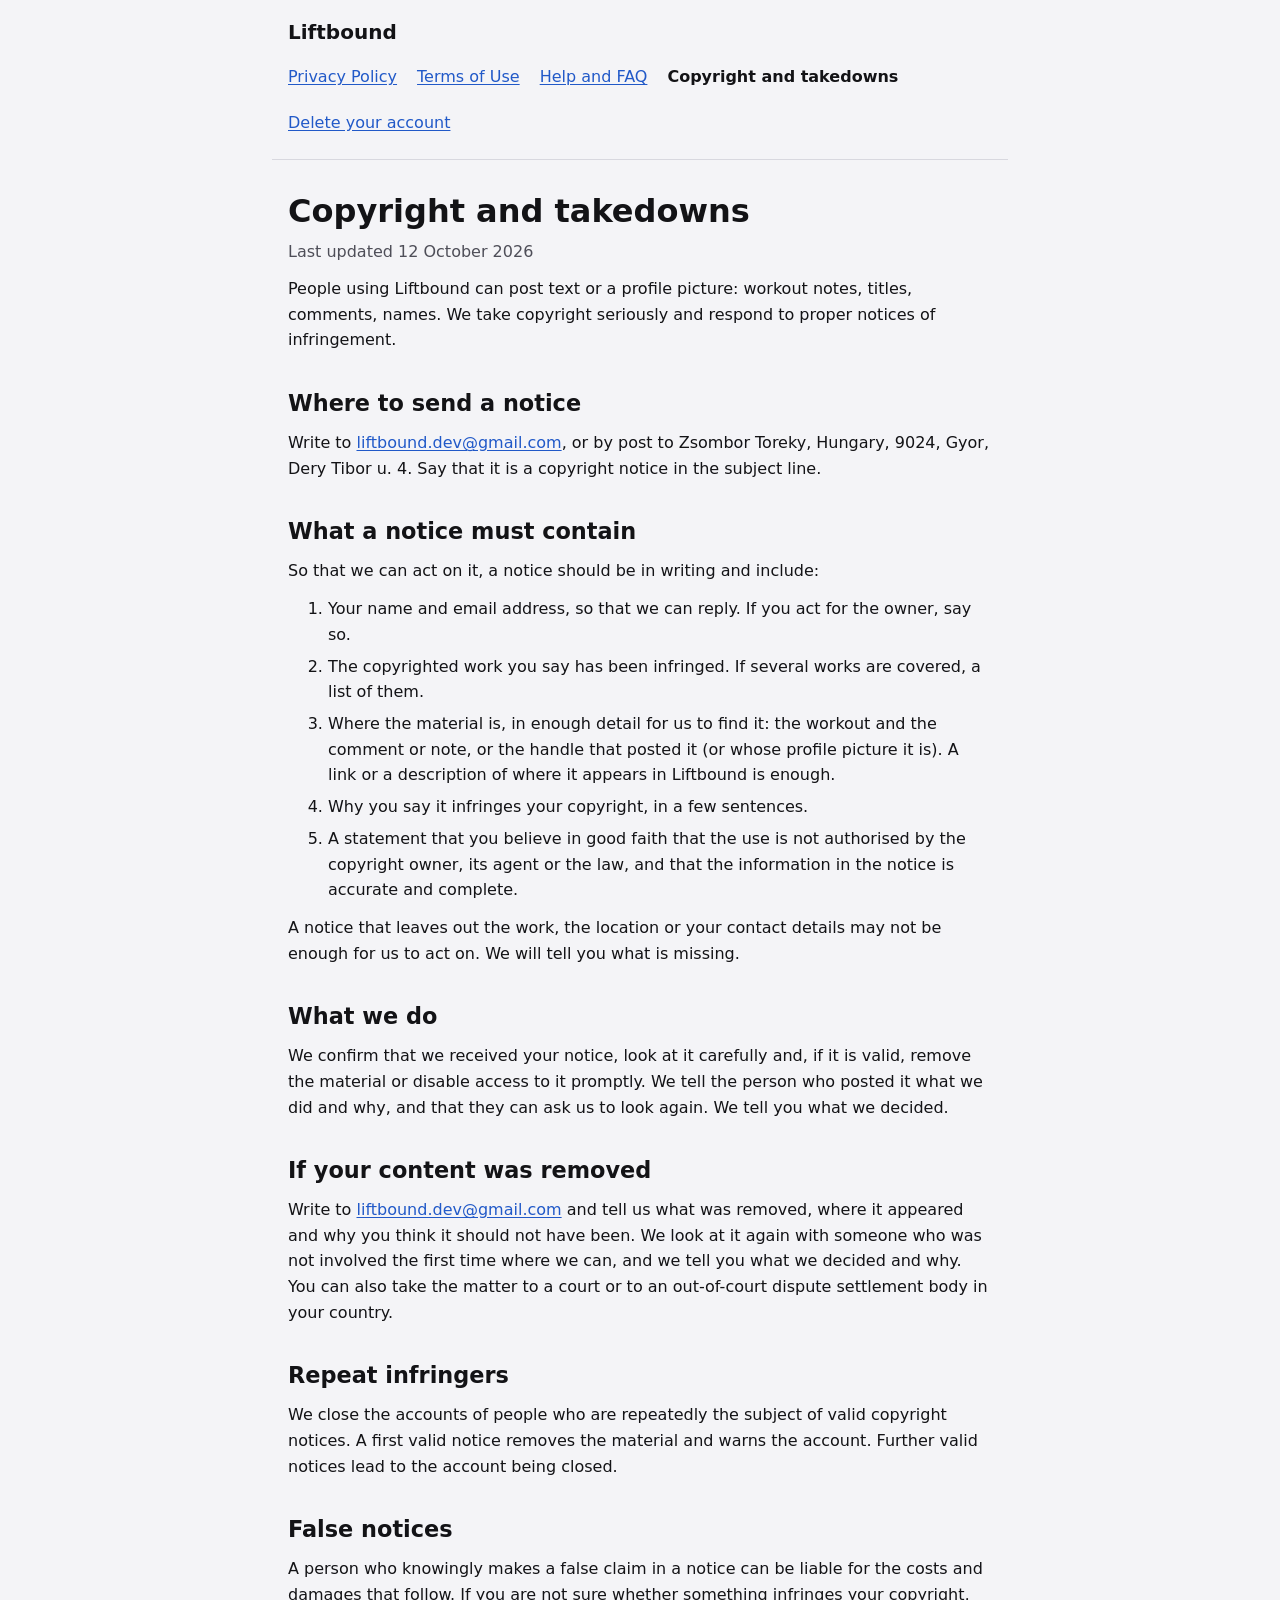
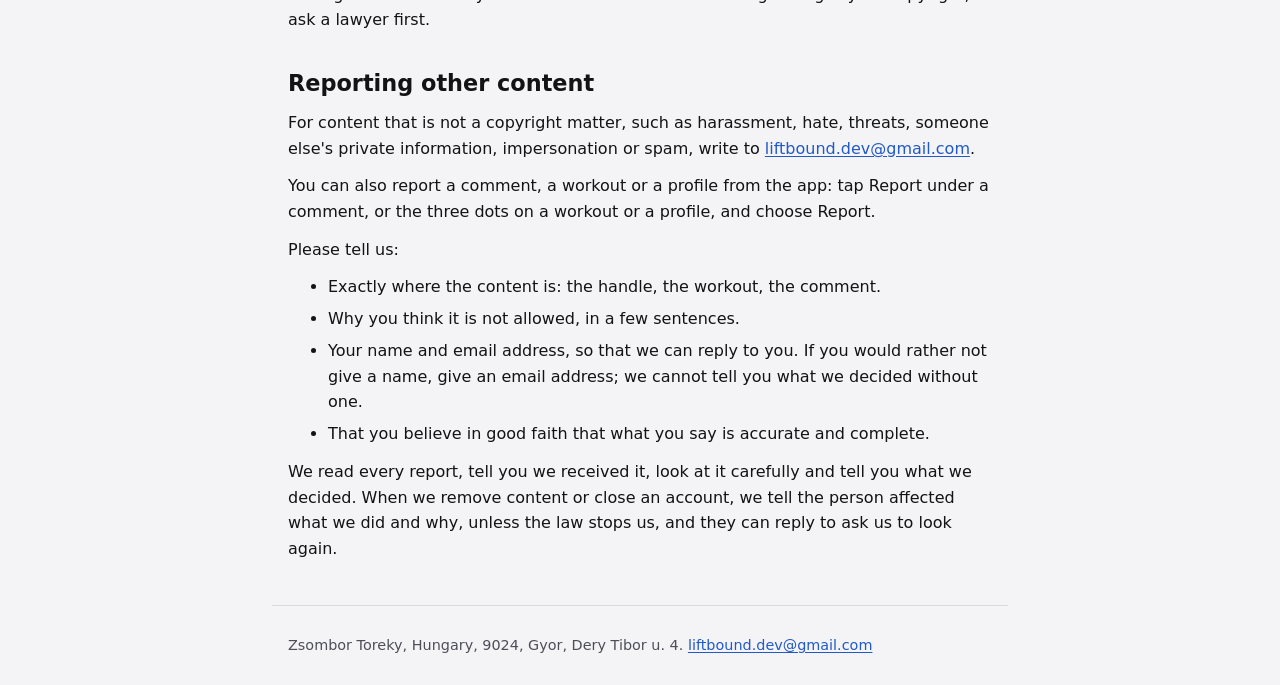
==== copyright/index.html @ dd227956 "Legal pages" ====
<!doctype html>
<html lang="en">
<head>
<meta charset="utf-8">
<meta name="viewport" content="width=device-width, initial-scale=1">
<title>Copyright and takedowns | Liftbound</title>
<meta name="description" content="How to tell Liftbound that something people posted infringes your copyright, how to report other content, and what happens next.">
<meta property="og:type" content="website">
<meta property="og:title" content="Copyright and takedowns | Liftbound">
<meta property="og:description" content="How to tell Liftbound that something people posted infringes your copyright, how to report other content, and what happens next.">
<meta property="og:site_name" content="Liftbound">
<meta name="color-scheme" content="light dark">
<link rel="stylesheet" href="../style.css">
</head>
<body>
<a class="skip" href="#content">Skip to content</a>
<header>
<a class="brand" href="../">Liftbound</a>
<nav aria-label="Pages">
<a href="../privacy/">Privacy Policy</a>
<a href="../terms/">Terms of Use</a>
<a href="../faq/">Help and FAQ</a>
<a href="../copyright/" aria-current="page">Copyright and takedowns</a>
<a href="../deletion/">Delete your account</a>
</nav>
</header>
<main id="content">
<h1>Copyright and takedowns</h1>
<p class="updated">Last updated 12 October 2026</p>
<p>People using Liftbound can post text or a profile picture: workout notes, titles, comments, names. We take copyright seriously and respond to proper notices of infringement.</p>
<section id="where">
<h2>Where to send a notice</h2>
<p>Write to <span data-m="bW9jLmxpYW1nQHZlZC5kbnVvYnRmaWw=">liftbound [dot] dev [at] gmail [dot] com</span>, or by post to Zsombor Toreky, Hungary, 9024, Gyor, Dery Tibor u. 4. Say that it is a copyright notice in the subject line.</p>
</section>
<section id="notice">
<h2>What a notice must contain</h2>
<p>So that we can act on it, a notice should be in writing and include:</p>
<ol>
<li>Your name and email address, so that we can reply. If you act for the owner, say so.</li>
<li>The copyrighted work you say has been infringed. If several works are covered, a list of them.</li>
<li>Where the material is, in enough detail for us to find it: the workout and the comment or note, or the handle that posted it (or whose profile picture it is). A link or a description of where it appears in Liftbound is enough.</li>
<li>Why you say it infringes your copyright, in a few sentences.</li>
<li>A statement that you believe in good faith that the use is not authorised by the copyright owner, its agent or the law, and that the information in the notice is accurate and complete.</li>
</ol>
<p>A notice that leaves out the work, the location or your contact details may not be enough for us to act on. We will tell you what is missing.</p>
</section>
<section id="response">
<h2>What we do</h2>
<p>We confirm that we received your notice, look at it carefully and, if it is valid, remove the material or disable access to it promptly. We tell the person who posted it what we did and why, and that they can ask us to look again. We tell you what we decided.</p>
</section>
<section id="removed">
<h2>If your content was removed</h2>
<p>Write to <span data-m="bW9jLmxpYW1nQHZlZC5kbnVvYnRmaWw=">liftbound [dot] dev [at] gmail [dot] com</span> and tell us what was removed, where it appeared and why you think it should not have been. We look at it again with someone who was not involved the first time where we can, and we tell you what we decided and why. You can also take the matter to a court or to an out-of-court dispute settlement body in your country.</p>
</section>
<section id="repeat">
<h2>Repeat infringers</h2>
<p>We close the accounts of people who are repeatedly the subject of valid copyright notices. A first valid notice removes the material and warns the account. Further valid notices lead to the account being closed.</p>
</section>
<section id="false">
<h2>False notices</h2>
<p>A person who knowingly makes a false claim in a notice can be liable for the costs and damages that follow. If you are not sure whether something infringes your copyright, ask a lawyer first.</p>
</section>
<section id="other">
<h2>Reporting other content</h2>
<p>For content that is not a copyright matter, such as harassment, hate, threats, someone else's private information, impersonation or spam, write to <span data-m="bW9jLmxpYW1nQHZlZC5kbnVvYnRmaWw=">liftbound [dot] dev [at] gmail [dot] com</span>.</p>
<p>You can also report a comment, a workout or a profile from the app: tap Report under a comment, or the three dots on a workout or a profile, and choose Report.</p>
<p>Please tell us:</p>
<ul>
<li>Exactly where the content is: the handle, the workout, the comment.</li>
<li>Why you think it is not allowed, in a few sentences.</li>
<li>Your name and email address, so that we can reply to you. If you would rather not give a name, give an email address; we cannot tell you what we decided without one.</li>
<li>That you believe in good faith that what you say is accurate and complete.</li>
</ul>
<p>We read every report, tell you we received it, look at it carefully and tell you what we decided. When we remove content or close an account, we tell the person affected what we did and why, unless the law stops us, and they can reply to ask us to look again.</p>
</section>
</main>
<footer>
<p>Zsombor Toreky, Hungary, 9024, Gyor, Dery Tibor u. 4. <span data-m="bW9jLmxpYW1nQHZlZC5kbnVvYnRmaWw=">liftbound [dot] dev [at] gmail [dot] com</span></p>
</footer>
<script>document.querySelectorAll('[data-m]').forEach(function(e){var a=atob(e.dataset.m).split('').reverse().join(''),l=document.createElement('a');l.href='mailto:'+a;l.textContent=a;e.replaceWith(l)})</script>
</body>
</html>
---- style.css ----
:root{color-scheme:light dark;--bg:#f4f4f7;--surface:#fff;--text:#131316;--muted:#4e4e58;--border:#d8d8df;--link:#2159c8;--note:#edeef2}
@media (prefers-color-scheme:dark){:root{--bg:#0d0d0f;--surface:#17171a;--text:#fff;--muted:#a3a3ac;--border:#2a2a2f;--link:#7aa2f2;--note:#1f1f23}}
*{box-sizing:border-box}
html{-webkit-text-size-adjust:100%}
body{margin:0;background:var(--bg);color:var(--text);font:1rem/1.6 system-ui,-apple-system,"Segoe UI",Roboto,sans-serif}
a{color:var(--link);text-underline-offset:.15em}
a:focus-visible{outline:3px solid var(--link);outline-offset:2px;border-radius:2px}
.skip{position:absolute;left:-999px;top:0;background:var(--surface);padding:.75rem 1rem;z-index:1}
.skip:focus{left:0}
header,main,footer{max-width:46rem;margin:0 auto;padding:1rem}
header{display:flex;flex-wrap:wrap;gap:.5rem 1.5rem;align-items:center;justify-content:space-between;border-bottom:1px solid var(--border)}
.brand{font-weight:800;font-size:1.25rem;text-decoration:none;color:var(--text)}
nav{display:flex;flex-wrap:wrap;gap:.25rem 1.25rem}
nav a{padding:.5rem 0}
nav a[aria-current=page]{color:var(--text);font-weight:700;text-decoration:none}
main{padding-block:2rem}
h1{font-size:2rem;line-height:1.2;margin:0 0 .5rem}
h2{font-size:1.4rem;line-height:1.3;margin:2.25rem 0 .75rem}
h3{font-size:1.05rem;margin:1.5rem 0 .25rem}
p,ul,ol{margin:.75rem 0}
li{margin:.4rem 0}
.updated{color:var(--muted);margin-top:0}
.note{background:var(--note);border:1px solid var(--border);border-radius:.75rem;padding:.75rem 1rem;margin:1rem 0}
.pages{list-style:none;padding:0}
.pages li{display:flex;flex-direction:column;margin:1rem 0}
.pages span{color:var(--muted)}
footer{border-top:1px solid var(--border);color:var(--muted);font-size:.9rem}
@media (prefers-reduced-motion:reduce){*{scroll-behavior:auto!important}}
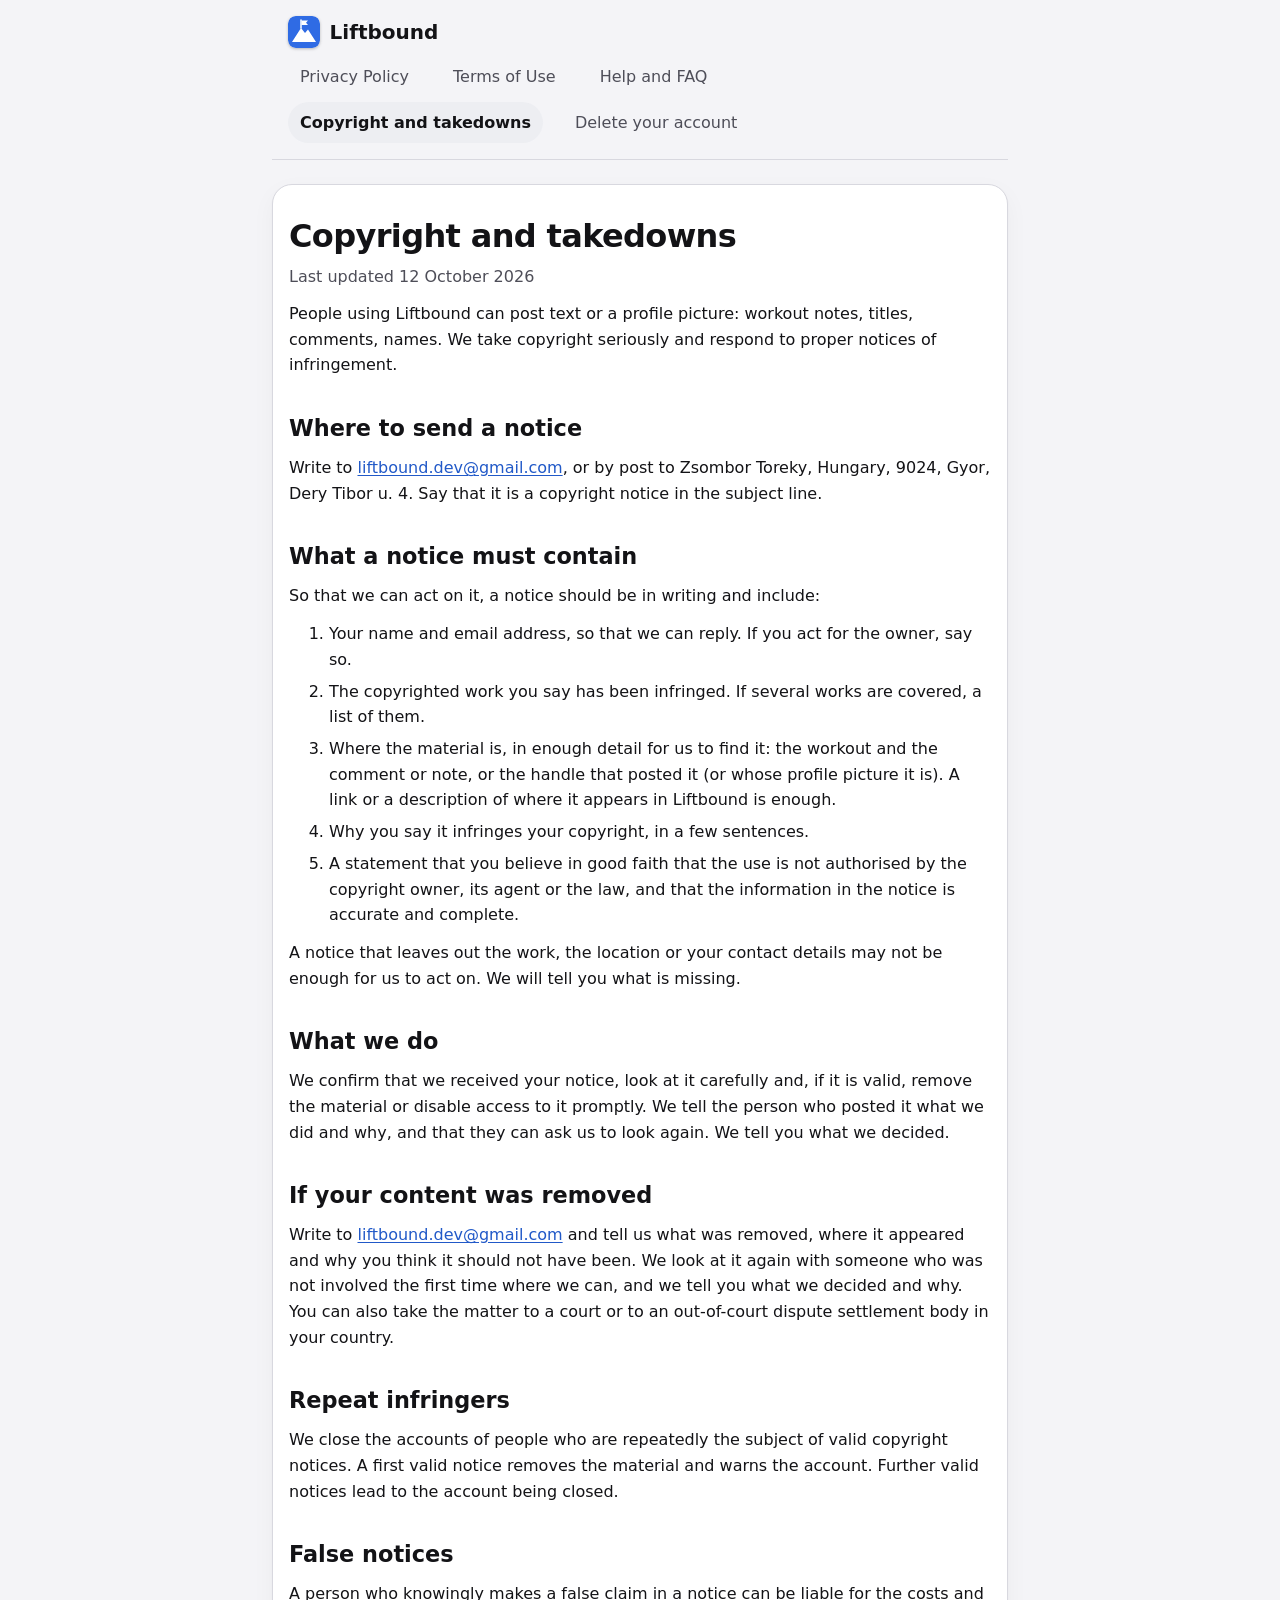
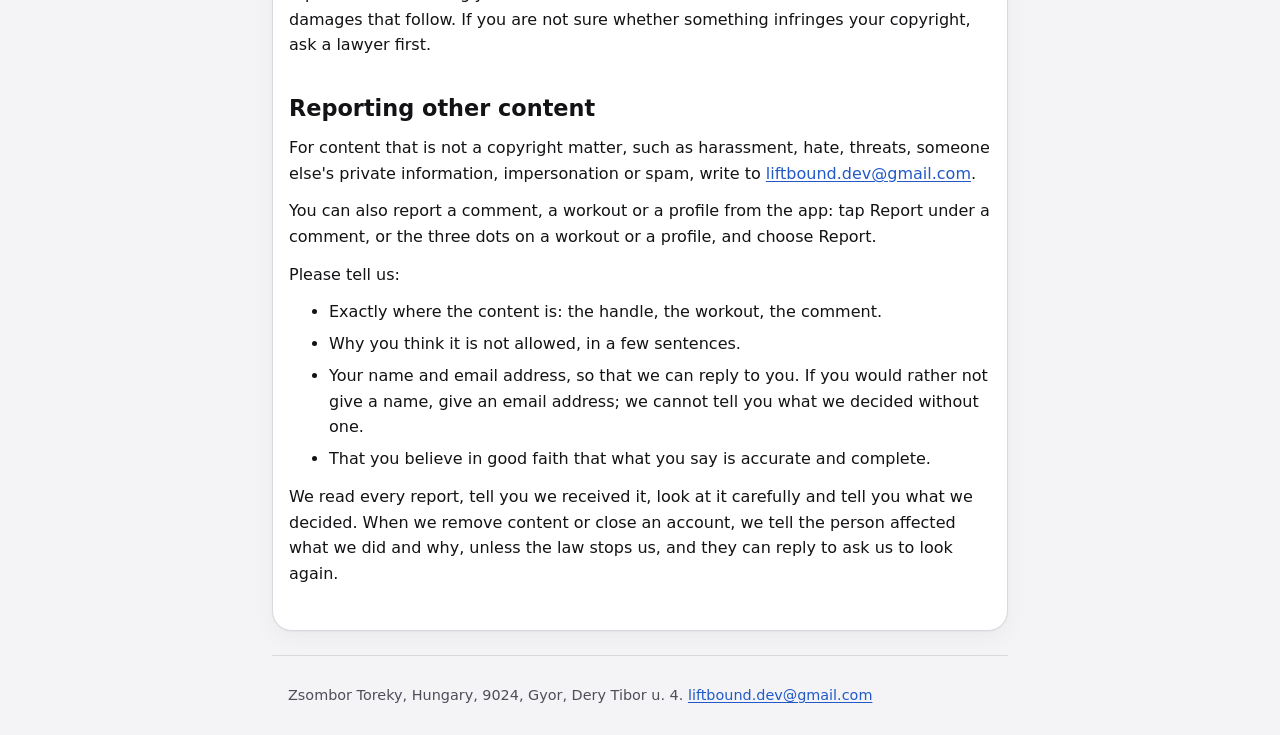
==== commit c9a47513: "feature(): Legal page prettified" ====
--- a/copyright/index.html
+++ b/copyright/index.html
@@ -5,17 +5,28 @@
 <meta name="viewport" content="width=device-width, initial-scale=1">
 <title>Copyright and takedowns | Liftbound</title>
 <meta name="description" content="How to tell Liftbound that something people posted infringes your copyright, how to report other content, and what happens next.">
+<link rel="canonical" href="https://tzsombi01.github.io/liftbound-legal/copyright/">
 <meta property="og:type" content="website">
 <meta property="og:title" content="Copyright and takedowns | Liftbound">
 <meta property="og:description" content="How to tell Liftbound that something people posted infringes your copyright, how to report other content, and what happens next.">
 <meta property="og:site_name" content="Liftbound">
+<meta property="og:image" content="https://tzsombi01.github.io/liftbound-legal/apple-touch-icon.png">
+
+<meta property="og:locale" content="en_GB">
+<meta name="twitter:card" content="summary">
 <meta name="color-scheme" content="light dark">
+<meta name="theme-color" content="#f4f4f7" media="(prefers-color-scheme: light)">
+<meta name="theme-color" content="#0d0d0f" media="(prefers-color-scheme: dark)">
+<meta name="referrer" content="strict-origin-when-cross-origin">
+<link rel="icon" href="../favicon.svg" type="image/svg+xml">
+<link rel="icon" href="../favicon.png" type="image/png" sizes="48x48">
+<link rel="apple-touch-icon" href="../apple-touch-icon.png">
 <link rel="stylesheet" href="../style.css">
 </head>
 <body>
 <a class="skip" href="#content">Skip to content</a>
 <header>
-<a class="brand" href="../">Liftbound</a>
+<a class="brand" href="../"><img src="../favicon.svg" alt="" width="32" height="32">Liftbound</a>
 <nav aria-label="Pages">
 <a href="../privacy/">Privacy Policy</a>
 <a href="../terms/">Terms of Use</a>
--- a/style.css
+++ b/style.css
@@ -8,13 +8,16 @@
 .skip{position:absolute;left:-999px;top:0;background:var(--surface);padding:.75rem 1rem;z-index:1}
 .skip:focus{left:0}
 header,main,footer{max-width:46rem;margin:0 auto;padding:1rem}
-header{display:flex;flex-wrap:wrap;gap:.5rem 1.5rem;align-items:center;justify-content:space-between;border-bottom:1px solid var(--border)}
-.brand{font-weight:800;font-size:1.25rem;text-decoration:none;color:var(--text)}
+header{position:sticky;top:0;z-index:2;background:color-mix(in srgb,var(--bg) 85%,transparent);-webkit-backdrop-filter:blur(10px);backdrop-filter:blur(10px);display:flex;flex-wrap:wrap;gap:.5rem 1.5rem;align-items:center;justify-content:space-between;border-bottom:1px solid var(--border)}
+.brand{display:inline-flex;align-items:center;gap:.6rem;font-weight:800;font-size:1.25rem;text-decoration:none;color:var(--text)}
+.brand img{border-radius:.5rem;box-shadow:0 1px 3px rgb(0 0 0/.25)}
 nav{display:flex;flex-wrap:wrap;gap:.25rem 1.25rem}
-nav a{padding:.5rem 0}
-nav a[aria-current=page]{color:var(--text);font-weight:700;text-decoration:none}
-main{padding-block:2rem}
-h1{font-size:2rem;line-height:1.2;margin:0 0 .5rem}
+nav a{padding:.5rem .75rem;border-radius:999px;color:var(--muted);text-decoration:none;transition:background-color .15s,color .15s}
+nav a:hover{background:var(--note);color:var(--text)}
+nav a[aria-current=page]{color:var(--text);background:var(--note);font-weight:700}
+main{padding-block:2rem;margin-block:1.5rem;background:var(--surface);border:1px solid var(--border);border-radius:1.25rem;box-shadow:0 1px 2px rgb(0 0 0/.04),0 8px 24px rgb(0 0 0/.04)}
+@media (max-width:48rem){main{margin-inline:.5rem;padding-inline:1.25rem}}
+h1{font-size:2rem;letter-spacing:-.02em;line-height:1.2;margin:0 0 .5rem}
 h2{font-size:1.4rem;line-height:1.3;margin:2.25rem 0 .75rem}
 h3{font-size:1.05rem;margin:1.5rem 0 .25rem}
 p,ul,ol{margin:.75rem 0}
@@ -22,7 +25,9 @@
 .updated{color:var(--muted);margin-top:0}
 .note{background:var(--note);border:1px solid var(--border);border-radius:.75rem;padding:.75rem 1rem;margin:1rem 0}
 .pages{list-style:none;padding:0}
-.pages li{display:flex;flex-direction:column;margin:1rem 0}
+.pages li{display:flex;flex-direction:column;margin:.75rem 0;padding:.9rem 1.1rem;border:1px solid var(--border);border-radius:.9rem;transition:border-color .15s}
+.pages li:hover,.pages li:focus-within{border-color:var(--link)}
+.pages a{font-weight:700}
 .pages span{color:var(--muted)}
 footer{border-top:1px solid var(--border);color:var(--muted);font-size:.9rem}
-@media (prefers-reduced-motion:reduce){*{scroll-behavior:auto!important}}
+@media (prefers-reduced-motion:reduce){*{scroll-behavior:auto!important;transition:none!important}}
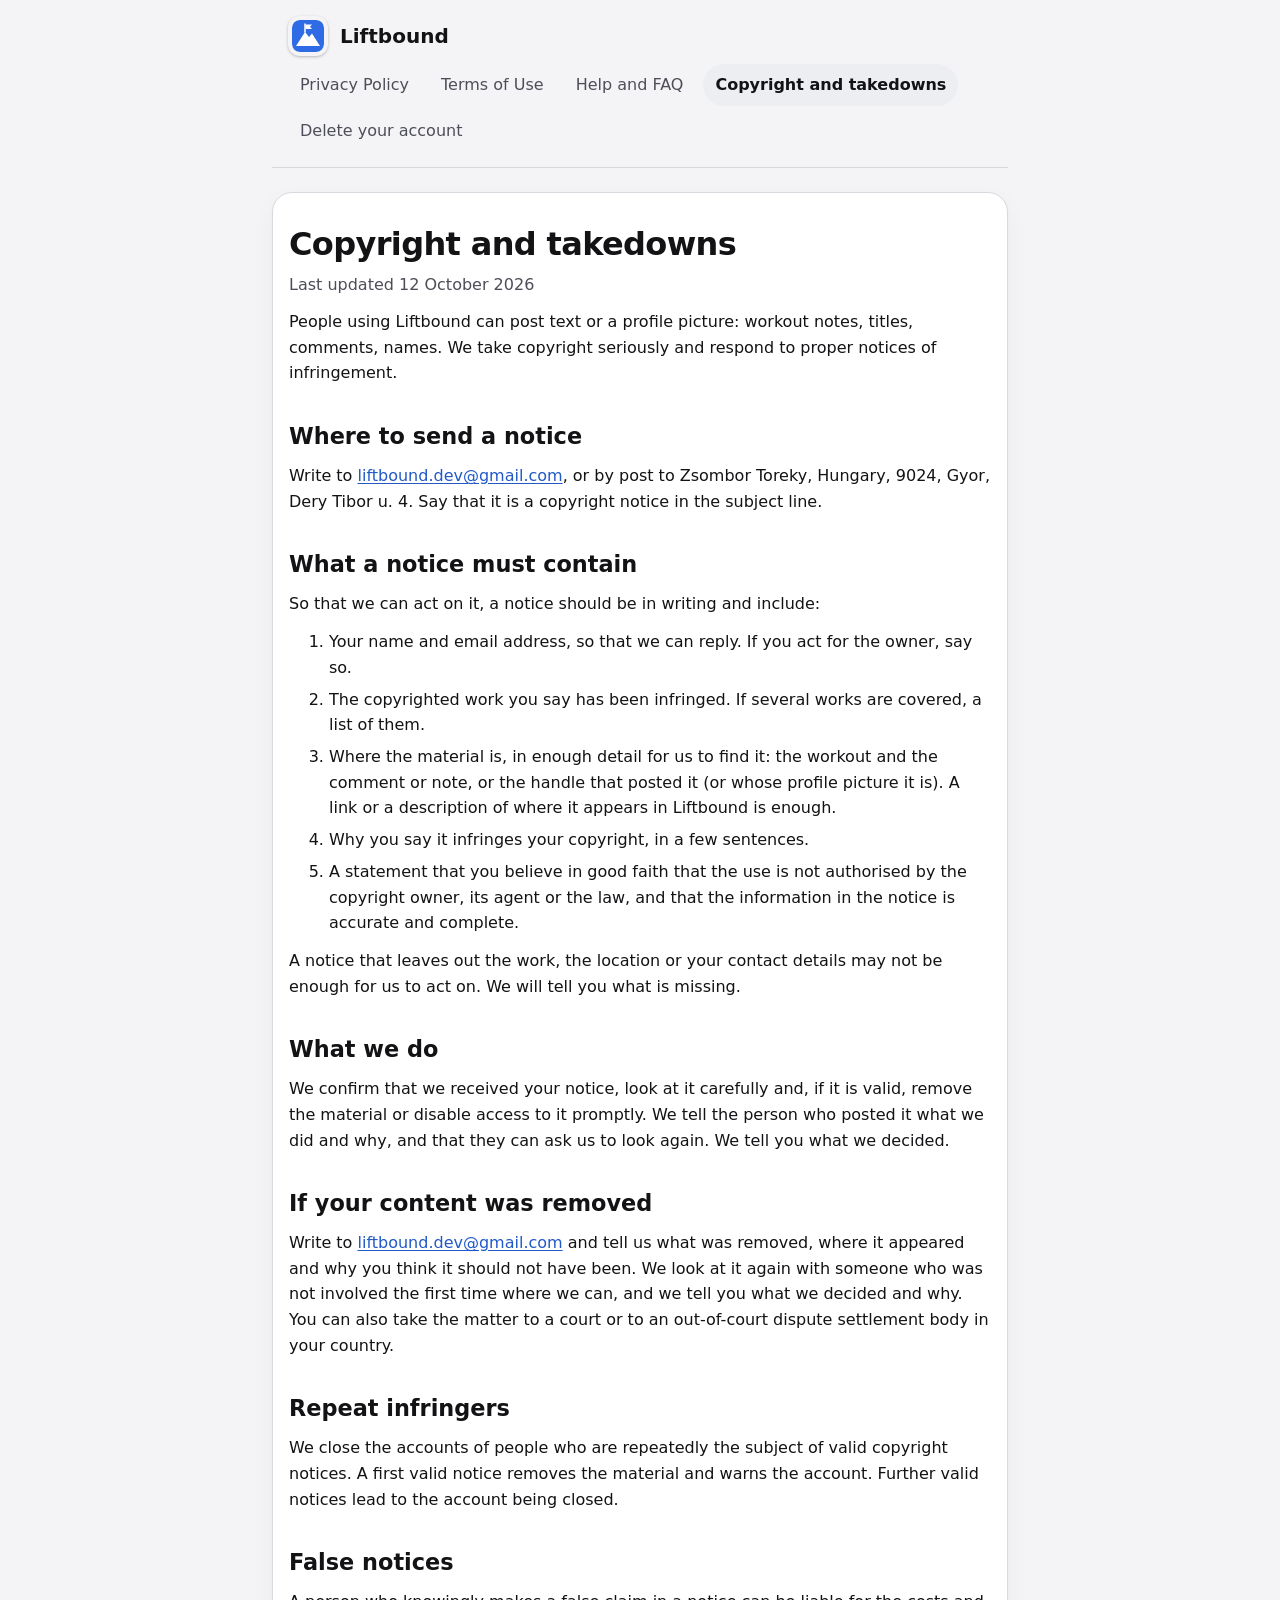
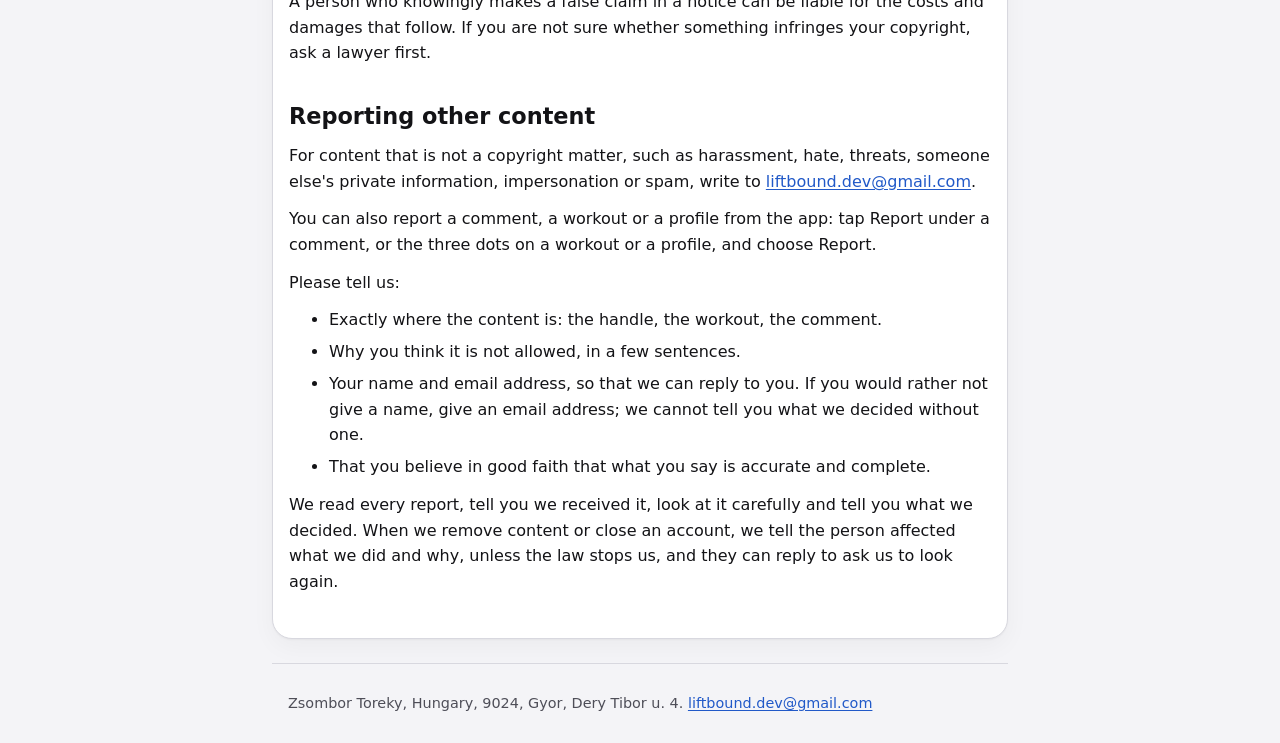
==== commit c87aa2d9: "feature(): Legal page prettified fixes" ====
--- a/copyright/index.html
+++ b/copyright/index.html
@@ -21,12 +21,12 @@
 <link rel="icon" href="../favicon.svg" type="image/svg+xml">
 <link rel="icon" href="../favicon.png" type="image/png" sizes="48x48">
 <link rel="apple-touch-icon" href="../apple-touch-icon.png">
-<link rel="stylesheet" href="../style.css">
+<link rel="stylesheet" href="../style.css?v=418ae6ff">
 </head>
 <body>
 <a class="skip" href="#content">Skip to content</a>
 <header>
-<a class="brand" href="../"><img src="../favicon.svg" alt="" width="32" height="32">Liftbound</a>
+<a class="brand" href="../"><img src="../favicon.svg" alt="" width="40" height="40">Liftbound</a>
 <nav aria-label="Pages">
 <a href="../privacy/">Privacy Policy</a>
 <a href="../terms/">Terms of Use</a>
--- a/style.css
+++ b/style.css
@@ -8,10 +8,10 @@
 .skip{position:absolute;left:-999px;top:0;background:var(--surface);padding:.75rem 1rem;z-index:1}
 .skip:focus{left:0}
 header,main,footer{max-width:46rem;margin:0 auto;padding:1rem}
-header{position:sticky;top:0;z-index:2;background:color-mix(in srgb,var(--bg) 85%,transparent);-webkit-backdrop-filter:blur(10px);backdrop-filter:blur(10px);display:flex;flex-wrap:wrap;gap:.5rem 1.5rem;align-items:center;justify-content:space-between;border-bottom:1px solid var(--border)}
-.brand{display:inline-flex;align-items:center;gap:.6rem;font-weight:800;font-size:1.25rem;text-decoration:none;color:var(--text)}
-.brand img{border-radius:.5rem;box-shadow:0 1px 3px rgb(0 0 0/.25)}
-nav{display:flex;flex-wrap:wrap;gap:.25rem 1.25rem}
+header{position:sticky;top:0;z-index:2;background:color-mix(in srgb,var(--bg) 85%,transparent);-webkit-backdrop-filter:blur(10px);backdrop-filter:blur(10px);display:flex;flex-wrap:wrap;gap:.5rem 1.5rem;align-items:center;justify-content:space-between;text-align:center;border-bottom:1px solid var(--border)}
+.brand{display:inline-flex;align-items:center;gap:.75rem;line-height:1;font-weight:800;font-size:1.25rem;text-decoration:none;color:var(--text)}
+.brand img{display:block;flex:none;padding:.25rem;border-radius:.75rem;box-shadow:0 1px 3px rgb(0 0 0/.25)}
+nav{display:flex;flex-wrap:wrap;align-items:center;gap:.25rem .5rem}
 nav a{padding:.5rem .75rem;border-radius:999px;color:var(--muted);text-decoration:none;transition:background-color .15s,color .15s}
 nav a:hover{background:var(--note);color:var(--text)}
 nav a[aria-current=page]{color:var(--text);background:var(--note);font-weight:700}
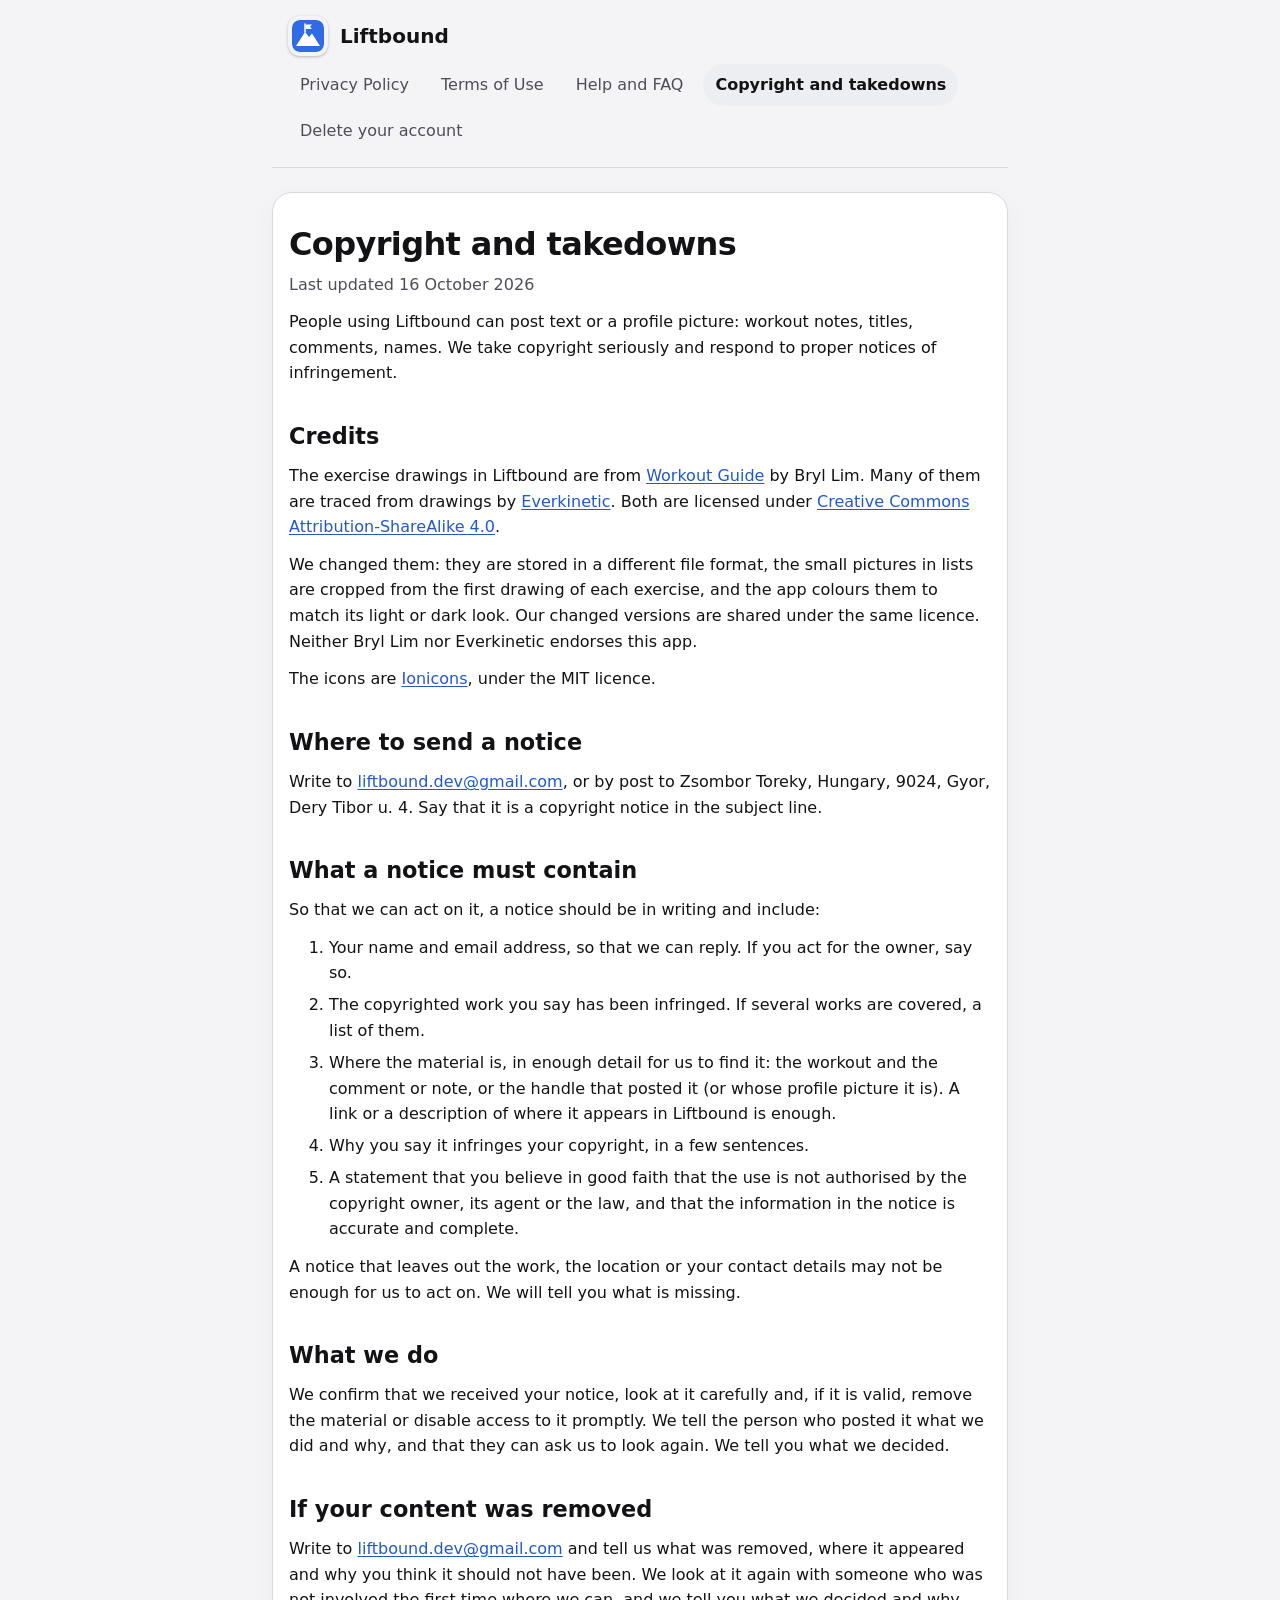
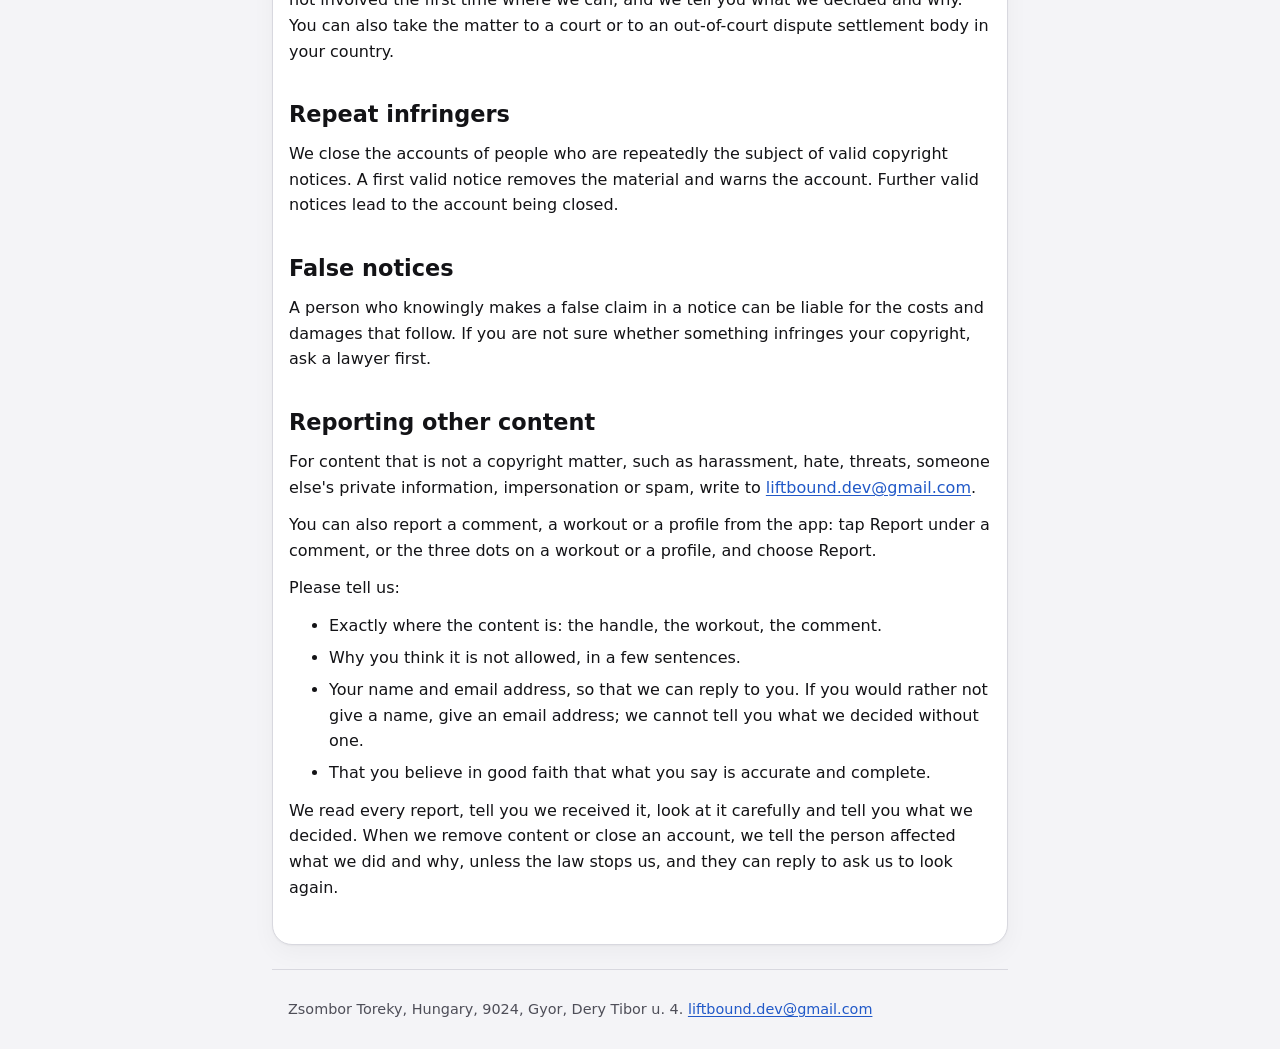
==== commit 995ac551: "feature(): Added customization to response times" ====
--- a/copyright/index.html
+++ b/copyright/index.html
@@ -37,8 +37,14 @@
 </header>
 <main id="content">
 <h1>Copyright and takedowns</h1>
-<p class="updated">Last updated 12 October 2026</p>
+<p class="updated">Last updated 16 October 2026</p>
 <p>People using Liftbound can post text or a profile picture: workout notes, titles, comments, names. We take copyright seriously and respond to proper notices of infringement.</p>
+<section id="credits">
+<h2>Credits</h2>
+<p>The exercise drawings in Liftbound are from <a href="https://github.com/bryllim/workout-guide">Workout Guide</a> by Bryl Lim. Many of them are traced from drawings by <a href="https://github.com/everkinetic/data">Everkinetic</a>. Both are licensed under <a href="https://creativecommons.org/licenses/by-sa/4.0/">Creative Commons Attribution-ShareAlike 4.0</a>.</p>
+<p>We changed them: they are stored in a different file format, the small pictures in lists are cropped from the first drawing of each exercise, and the app colours them to match its light or dark look. Our changed versions are shared under the same licence. Neither Bryl Lim nor Everkinetic endorses this app.</p>
+<p>The icons are <a href="https://ionic.io/ionicons">Ionicons</a>, under the MIT licence.</p>
+</section>
 <section id="where">
 <h2>Where to send a notice</h2>
 <p>Write to <span data-m="bW9jLmxpYW1nQHZlZC5kbnVvYnRmaWw=">liftbound [dot] dev [at] gmail [dot] com</span>, or by post to Zsombor Toreky, Hungary, 9024, Gyor, Dery Tibor u. 4. Say that it is a copyright notice in the subject line.</p>
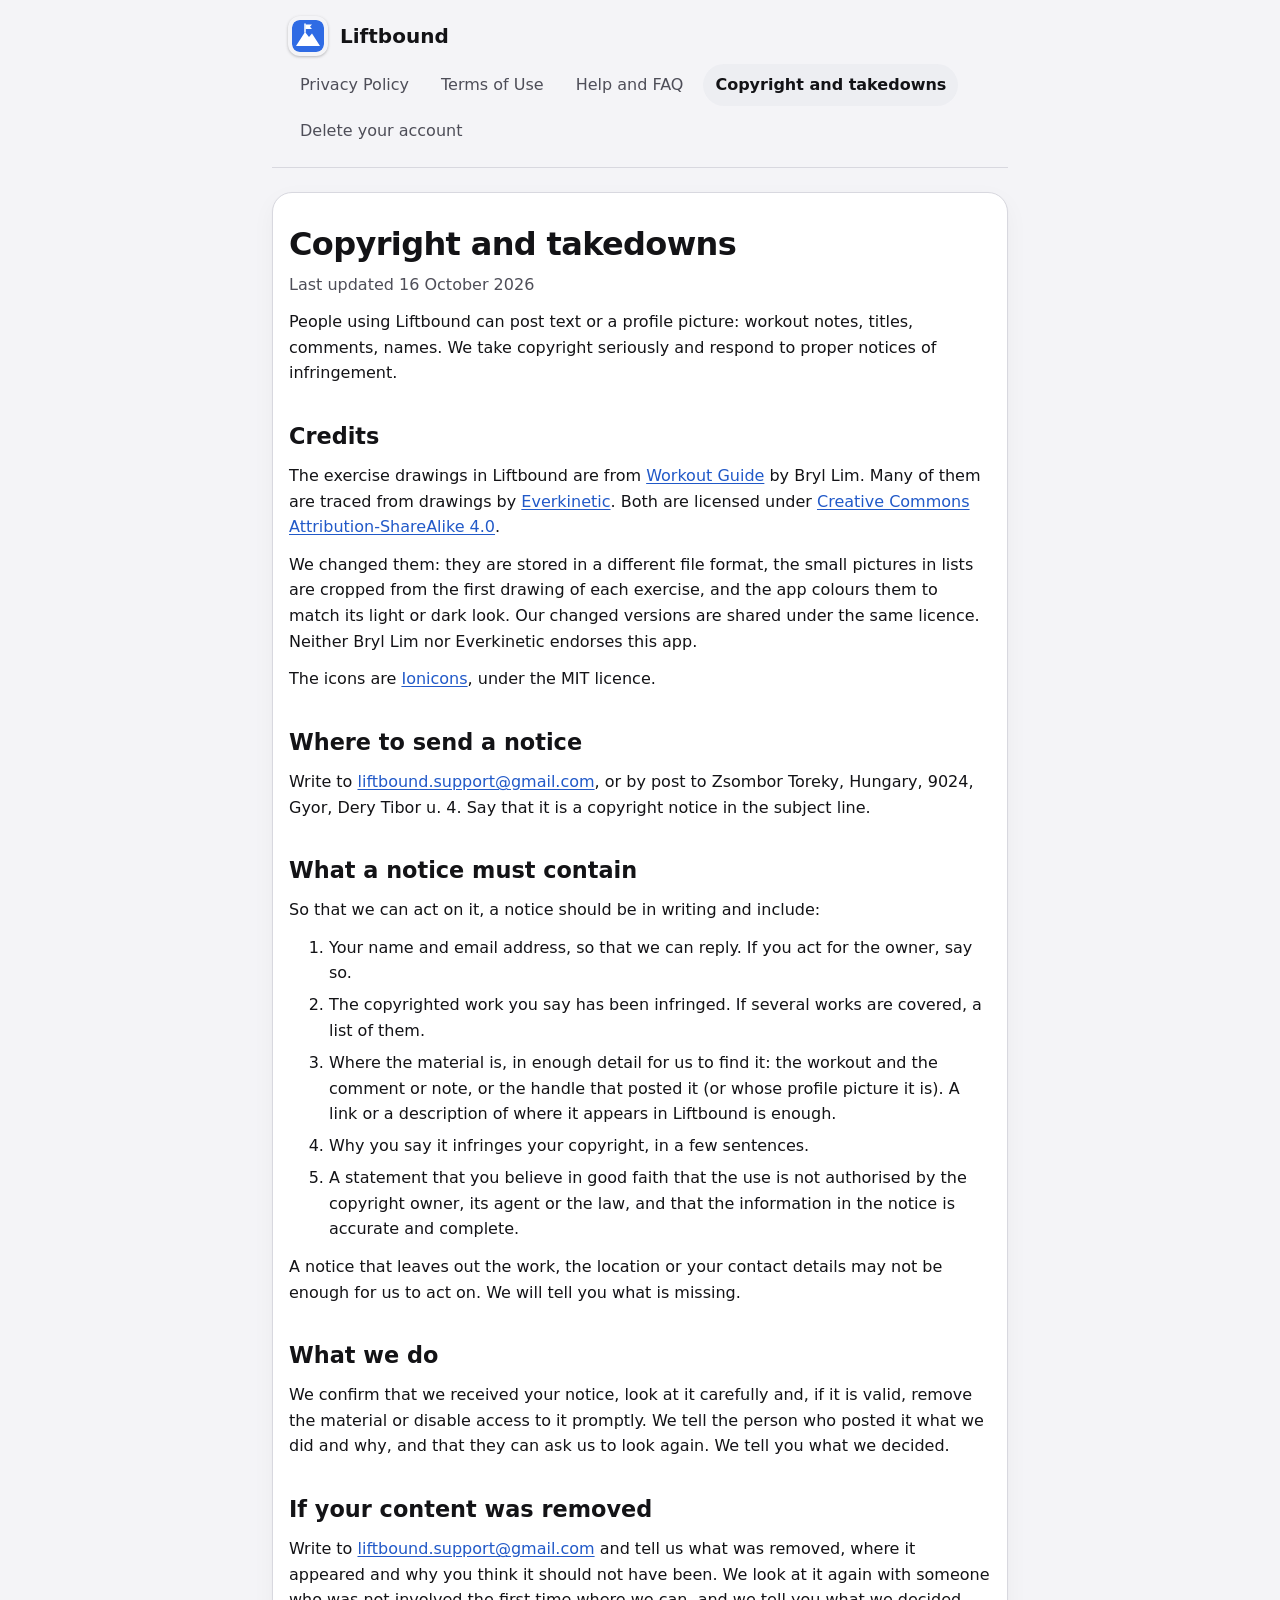
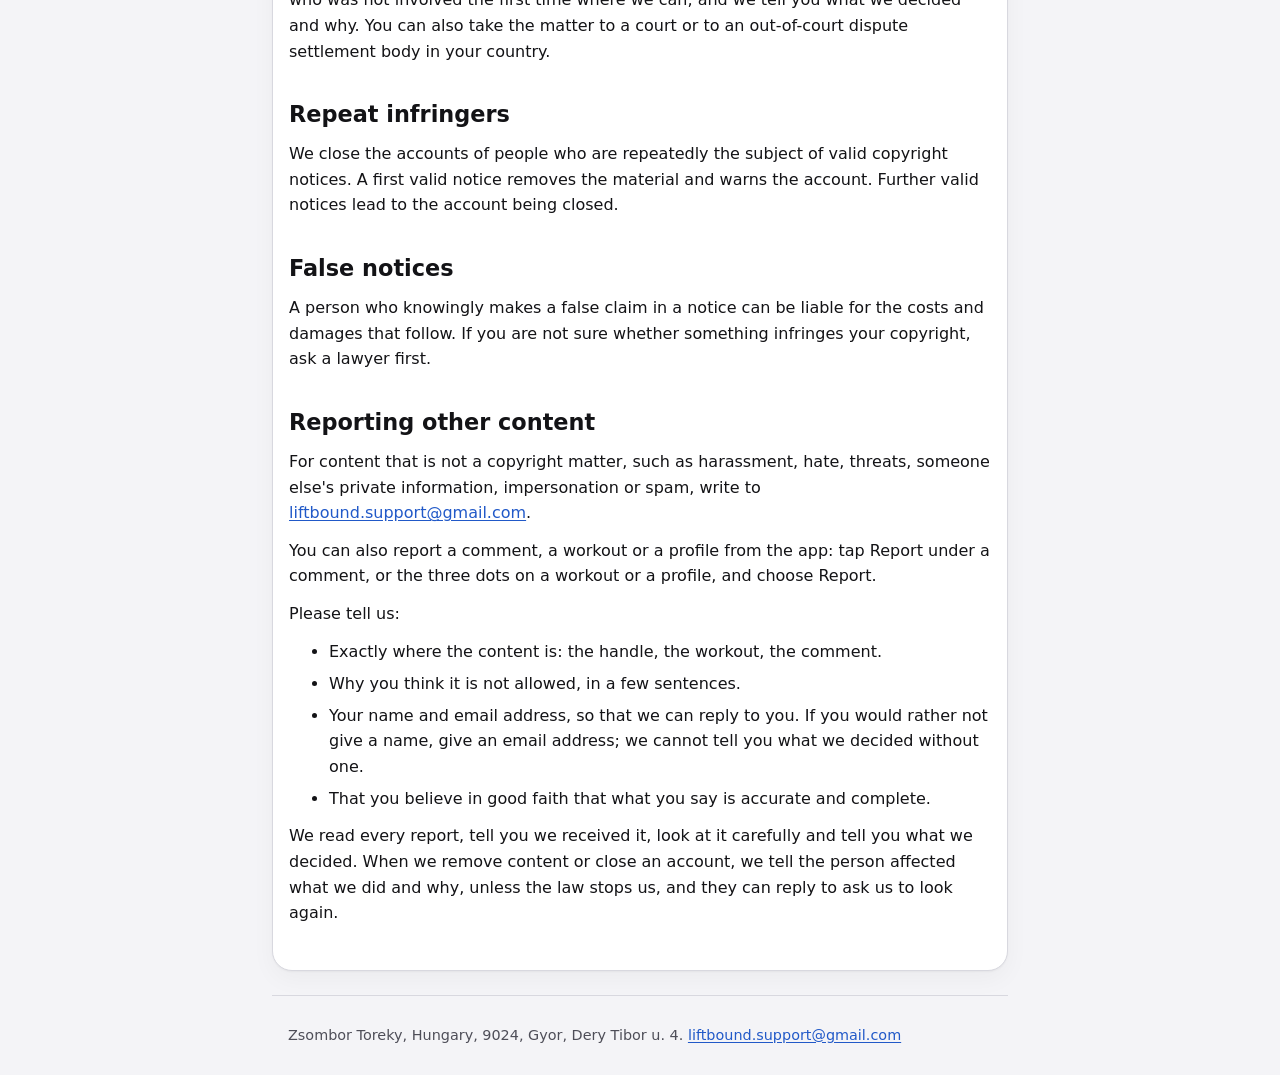
==== commit 656609ee: "feature(): Added google oauth for android" ====
--- a/copyright/index.html
+++ b/copyright/index.html
@@ -47,7 +47,7 @@
 </section>
 <section id="where">
 <h2>Where to send a notice</h2>
-<p>Write to <span data-m="bW9jLmxpYW1nQHZlZC5kbnVvYnRmaWw=">liftbound [dot] dev [at] gmail [dot] com</span>, or by post to Zsombor Toreky, Hungary, 9024, Gyor, Dery Tibor u. 4. Say that it is a copyright notice in the subject line.</p>
+<p>Write to <span data-m="bW9jLmxpYW1nQHRyb3BwdXMuZG51b2J0Zmls">liftbound [dot] support [at] gmail [dot] com</span>, or by post to Zsombor Toreky, Hungary, 9024, Gyor, Dery Tibor u. 4. Say that it is a copyright notice in the subject line.</p>
 </section>
 <section id="notice">
 <h2>What a notice must contain</h2>
@@ -67,7 +67,7 @@
 </section>
 <section id="removed">
 <h2>If your content was removed</h2>
-<p>Write to <span data-m="bW9jLmxpYW1nQHZlZC5kbnVvYnRmaWw=">liftbound [dot] dev [at] gmail [dot] com</span> and tell us what was removed, where it appeared and why you think it should not have been. We look at it again with someone who was not involved the first time where we can, and we tell you what we decided and why. You can also take the matter to a court or to an out-of-court dispute settlement body in your country.</p>
+<p>Write to <span data-m="bW9jLmxpYW1nQHRyb3BwdXMuZG51b2J0Zmls">liftbound [dot] support [at] gmail [dot] com</span> and tell us what was removed, where it appeared and why you think it should not have been. We look at it again with someone who was not involved the first time where we can, and we tell you what we decided and why. You can also take the matter to a court or to an out-of-court dispute settlement body in your country.</p>
 </section>
 <section id="repeat">
 <h2>Repeat infringers</h2>
@@ -79,7 +79,7 @@
 </section>
 <section id="other">
 <h2>Reporting other content</h2>
-<p>For content that is not a copyright matter, such as harassment, hate, threats, someone else's private information, impersonation or spam, write to <span data-m="bW9jLmxpYW1nQHZlZC5kbnVvYnRmaWw=">liftbound [dot] dev [at] gmail [dot] com</span>.</p>
+<p>For content that is not a copyright matter, such as harassment, hate, threats, someone else's private information, impersonation or spam, write to <span data-m="bW9jLmxpYW1nQHRyb3BwdXMuZG51b2J0Zmls">liftbound [dot] support [at] gmail [dot] com</span>.</p>
 <p>You can also report a comment, a workout or a profile from the app: tap Report under a comment, or the three dots on a workout or a profile, and choose Report.</p>
 <p>Please tell us:</p>
 <ul>
@@ -92,7 +92,7 @@
 </section>
 </main>
 <footer>
-<p>Zsombor Toreky, Hungary, 9024, Gyor, Dery Tibor u. 4. <span data-m="bW9jLmxpYW1nQHZlZC5kbnVvYnRmaWw=">liftbound [dot] dev [at] gmail [dot] com</span></p>
+<p>Zsombor Toreky, Hungary, 9024, Gyor, Dery Tibor u. 4. <span data-m="bW9jLmxpYW1nQHRyb3BwdXMuZG51b2J0Zmls">liftbound [dot] support [at] gmail [dot] com</span></p>
 </footer>
 <script>document.querySelectorAll('[data-m]').forEach(function(e){var a=atob(e.dataset.m).split('').reverse().join(''),l=document.createElement('a');l.href='mailto:'+a;l.textContent=a;e.replaceWith(l)})</script>
 </body>
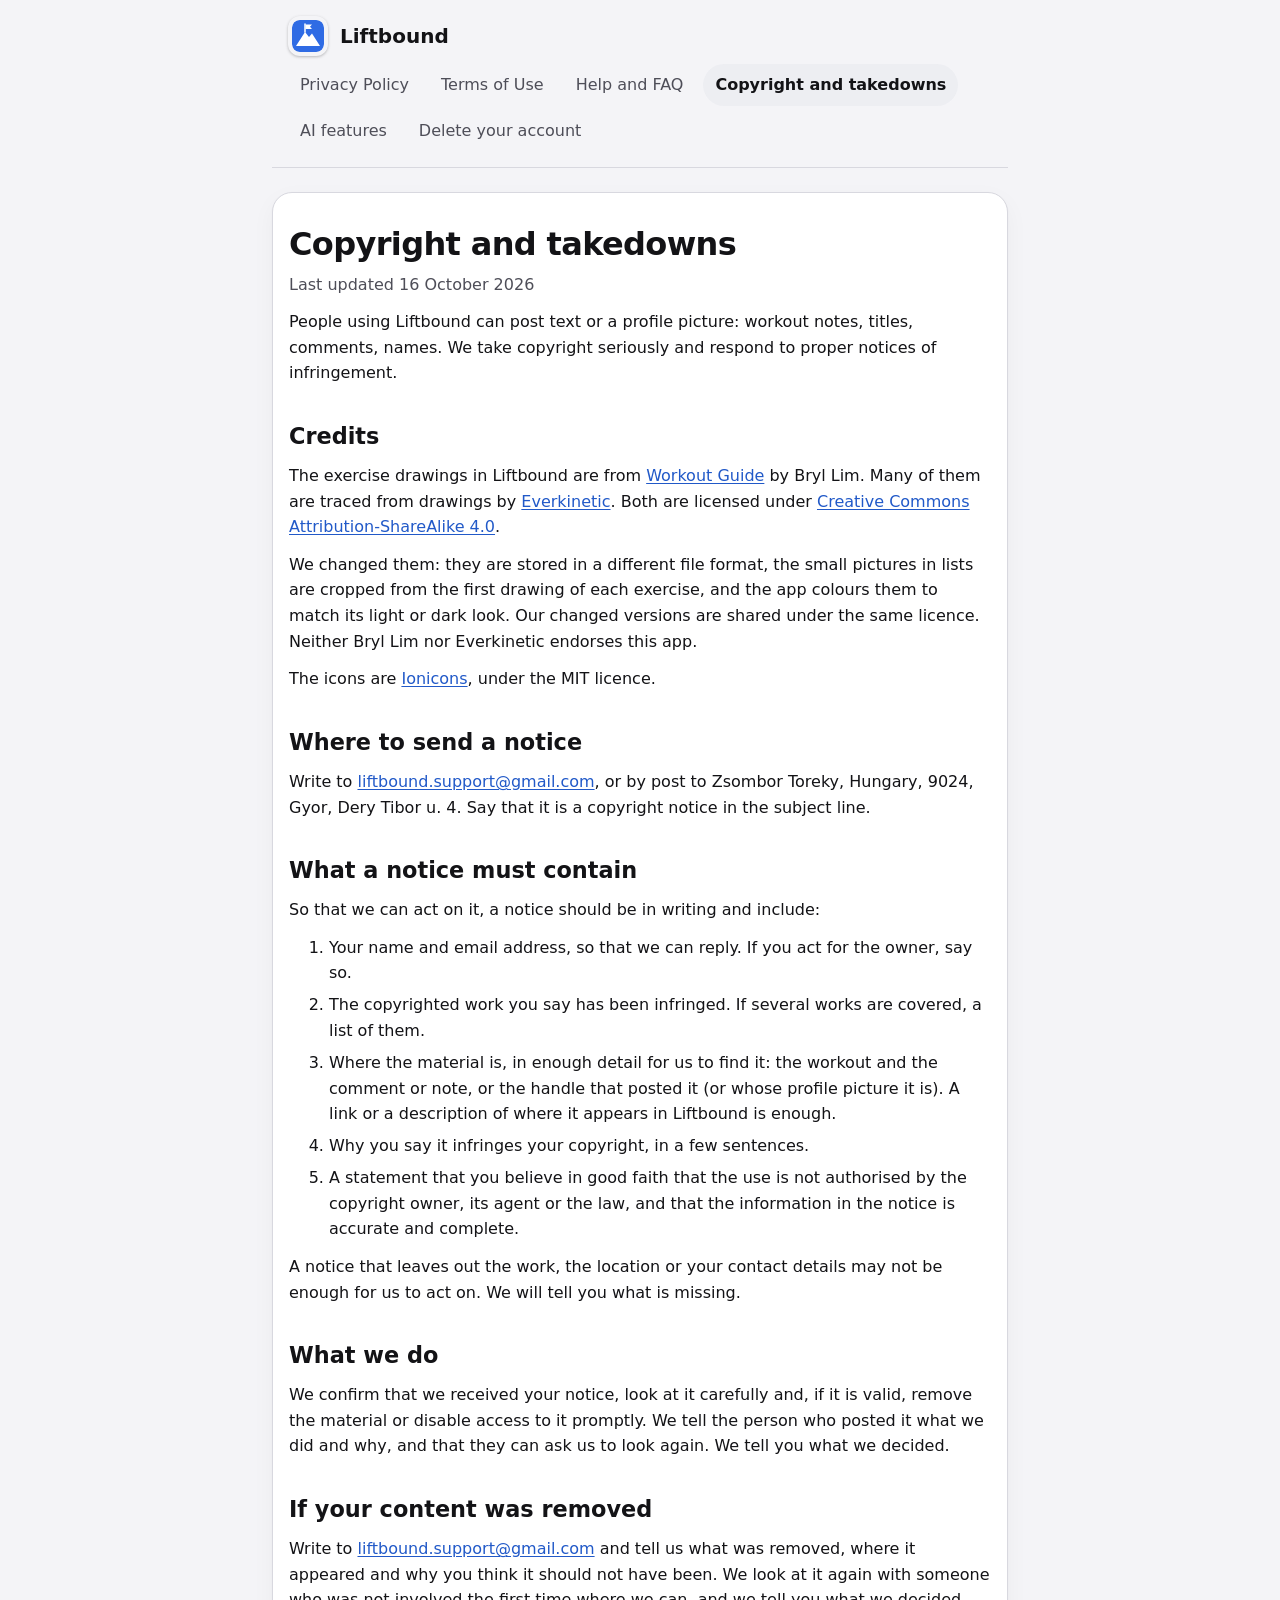
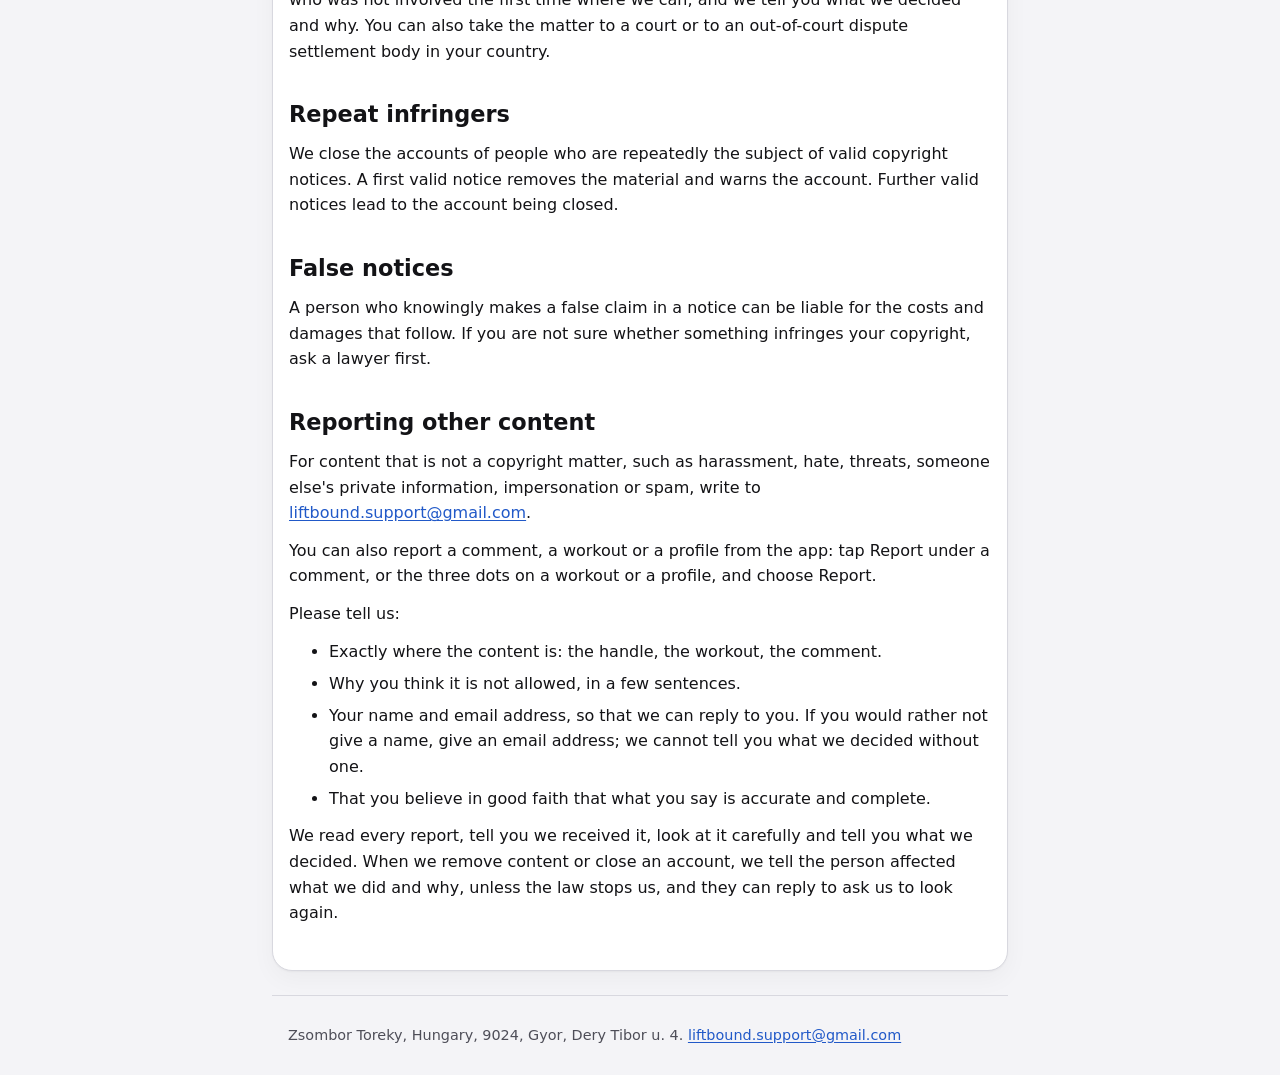
==== commit 57f4cf7c: "feature(): AI and legal updates" ====
--- a/copyright/index.html
+++ b/copyright/index.html
@@ -5,12 +5,12 @@
 <meta name="viewport" content="width=device-width, initial-scale=1">
 <title>Copyright and takedowns | Liftbound</title>
 <meta name="description" content="How to tell Liftbound that something people posted infringes your copyright, how to report other content, and what happens next.">
-<link rel="canonical" href="https://tzsombi01.github.io/liftbound-legal/copyright/">
+<link rel="canonical" href="https://legal.liftbound.app/copyright/">
 <meta property="og:type" content="website">
 <meta property="og:title" content="Copyright and takedowns | Liftbound">
 <meta property="og:description" content="How to tell Liftbound that something people posted infringes your copyright, how to report other content, and what happens next.">
 <meta property="og:site_name" content="Liftbound">
-<meta property="og:image" content="https://tzsombi01.github.io/liftbound-legal/apple-touch-icon.png">
+<meta property="og:image" content="https://legal.liftbound.app/apple-touch-icon.png">
 
 <meta property="og:locale" content="en_GB">
 <meta name="twitter:card" content="summary">
@@ -32,6 +32,7 @@
 <a href="../terms/">Terms of Use</a>
 <a href="../faq/">Help and FAQ</a>
 <a href="../copyright/" aria-current="page">Copyright and takedowns</a>
+<a href="../ai/">AI features</a>
 <a href="../deletion/">Delete your account</a>
 </nav>
 </header>
